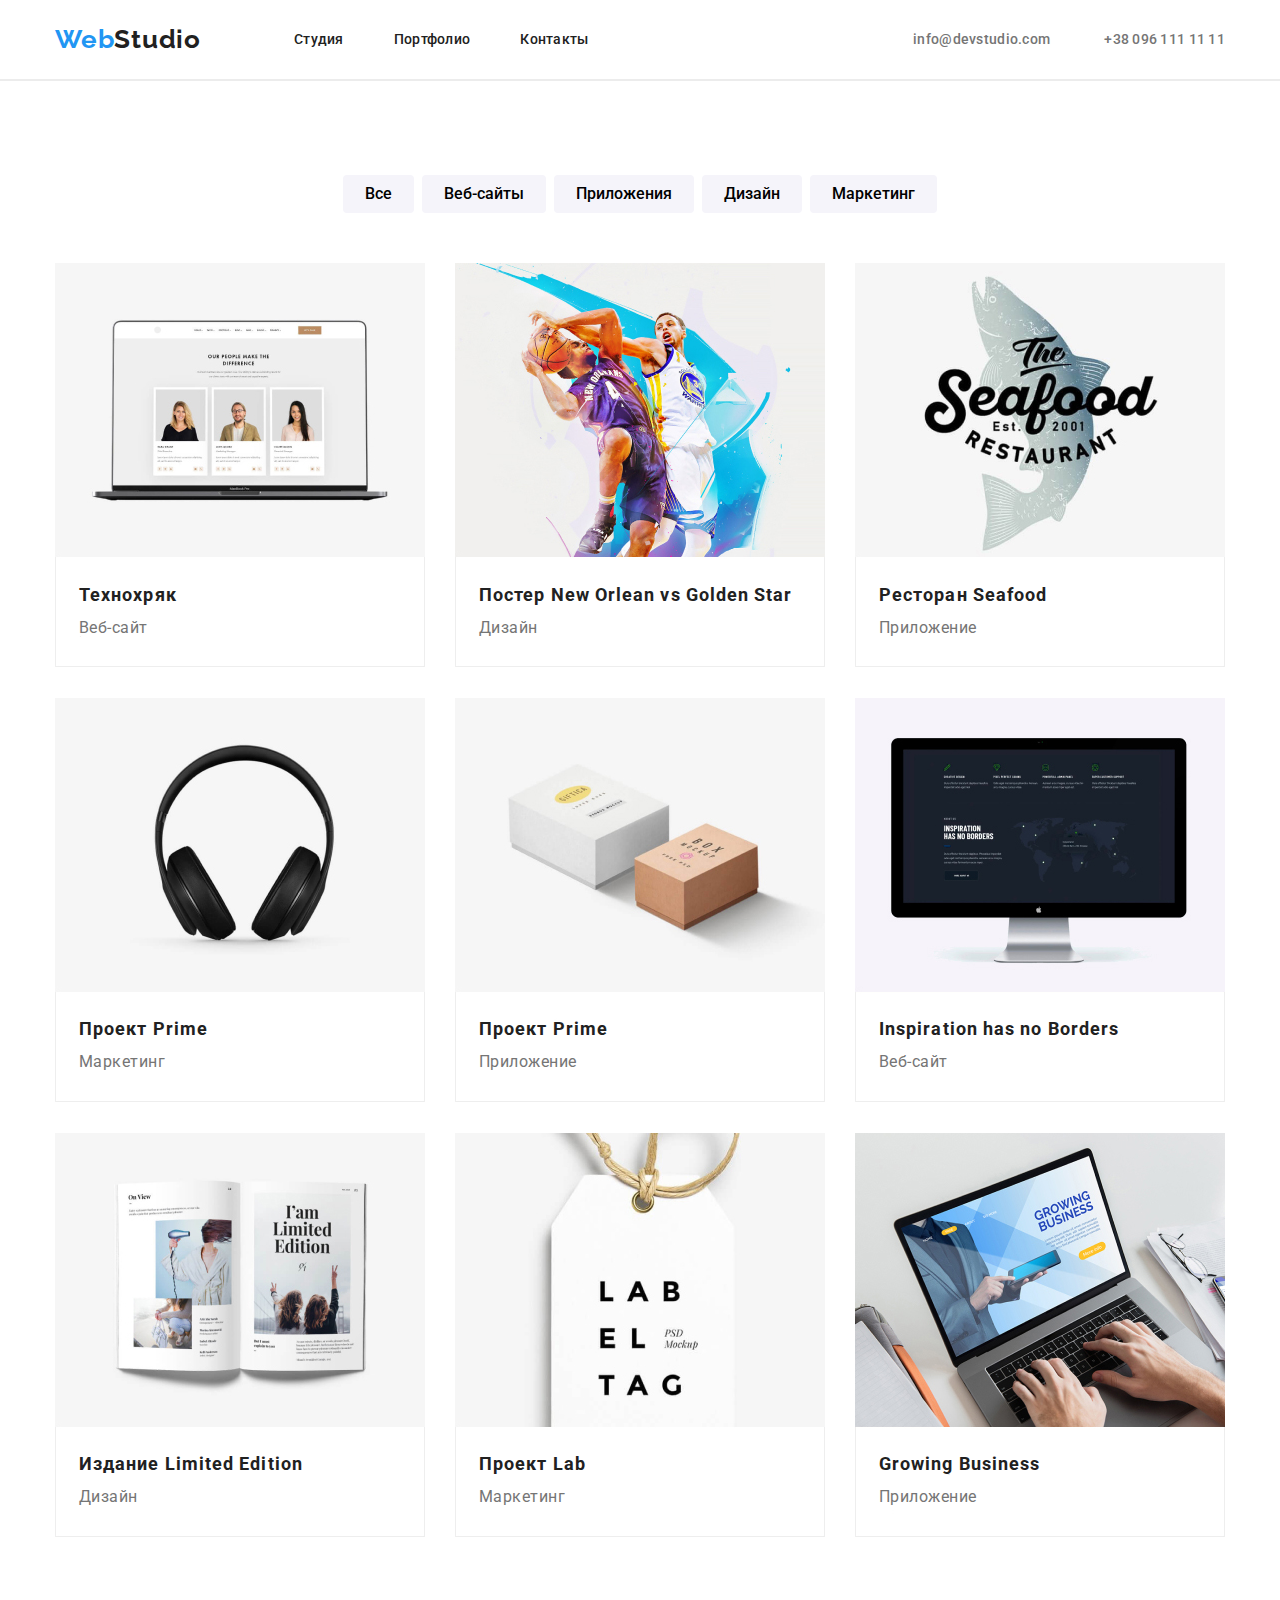
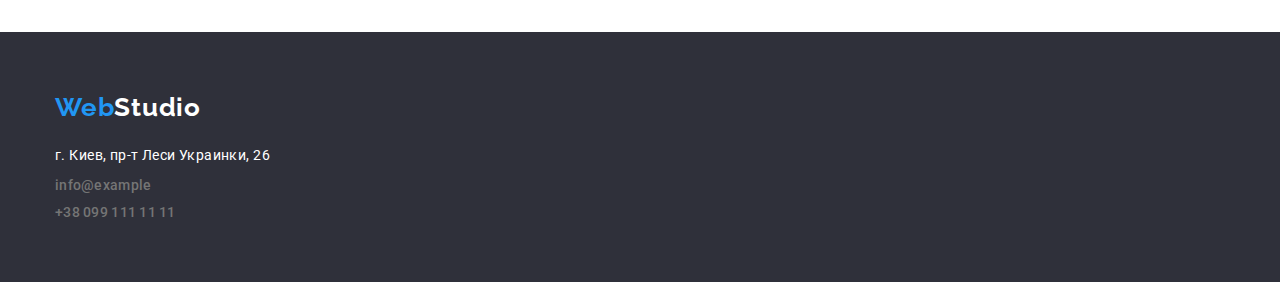
==== portfolio.html @ f4036f7f "initial commit" ====
<!DOCTYPE html>
<html lang="ru">

<head>
  <title>goit-markup-hw-03</title>
  <link href="./css/style.css" rel="stylesheet">
  <link href="./css/modern-normalize.css" rel="stylesheet">
  <link rel="preconnect" href="https://fonts.googleapis.com">
  <link rel="preconnect" href="https://fonts.gstatic.com" crossorigin>
  <link rel="preconnect" href="https://fonts.googleapis.com">
  <link rel="preconnect" href="https://fonts.gstatic.com" crossorigin>
  <link href="https://fonts.googleapis.com/css2?family=Raleway:ital,wght@0,100;0,200;0,300;0,400;0,500;0,600;0,700;0,800;0,900;1,100;1,200;1,300;1,400;1,500;1,600;1,700;1,800;1,900&family=Roboto:ital,wght@0,100;0,300;0,400;0,500;0,700;0,900;1,100;1,300;1,400;1,500;1,700;1,900&display=swap" rel="stylesheet">
</head>

<body>
  <header>
    <div class="container">
        <a class="logo-link" href="./index.html" lang="en">Web<span class="accentlogo">Studio</span></a>
        <nav>
            <ul>
                <li><a href="#" class="link-inline">Студия</a> </li>
                <li><a href="./portfolio.html" class="link-inline a1">Портфолио</a></li>
                <li><a href="#" class="link-inline a2">Контакты</a></li>
            </ul>
        </nav>

        <div class="contact">
          <a href="#" class="link-inline2">info@devstudio.com</a>
          <a href="#" class="link-inline2 a3">+38 096 111 11 11</a>
        </div>
    </div>
</header>
<hr class="line">

  <main>
    <section class="main-section-9">
    <div class="main-section-5">
        <div class="container">
          <ul>
            <li>
              <button type="button" class="button2">Все</button>
            </li>
    
            <li class="li14">
              <button type="button" class="button2">Веб-сайты</button>
            </li>
    
            <li class="li15">
              <button type="button" class="button2">Приложения</button>
            </li>
    
            <li class="li16">
              <button type="button" class="button2">Дизайн</button>
            </li>
    
            <li class="li17">
              <button type="button" class="button2">Маркетинг</button>
            </li>
          </ul> 
        </div>
    </div>

        <div class="main-section-6">
          <div class="container">
              <ul>
                  <li class="li18">
                      <img src="./media/imgtexno.jpg" alt="технохряк" width="370" height="404" />
                      <h3 class="name2">Технохряк</h3>
                      <p class="prof2">Веб-сайт</p>
                  </li>
      
                  <li class="li19">
                      <img src="./media/imgposter.jpg" alt="постер" width="370" height="404" />
                      <h3 class="name2">Постер New Orlean vs Golden Star</h3>
                      <p class="prof2">Дизайн</p>
                  </li>
      
                  <li class="li20">
                      <img src="./media/imgrestoran.jpg" alt="ресторан" width="370" height="404" />
                      <h3 class="name2">Ресторан Seafood</h3>
                      <p class="prof2">Приложение</p>
                  </li>
              </ul>
          </div>
      </div>
      
      <div class="main-section-7">
          <div class="container">
              <ul>
                  <li class="li21">
                      <img src="./media/imgproekt.jpg" alt="проект прайм" width="370" height="404" />
                      <h3 class="name2">Проект Prime</h3>
                      <p class="prof2">Маркетинг</p>
                  </li>
      
                  <li class="li22">
                      <img src="./media/imgproekt2.jpg" alt="проект боксы" width="370" height="404" />
                      <h3 class="name2">Проект Prime</h3>
                      <p class="prof2">Приложение</p>
                  </li>
      
                  <li class="li23">
                      <img src="./media/imgins.jpg" alt="inspiration сайт" width="370" height="404" />
                      <h3 class="name2">Inspiration has no Borders</h3>
                      <p class="prof2">Веб-сайт</p>
                  </li>
              </ul>
          </div>
      </div>
      
      
      <div class="main-section-8">
          <div class="container">
              <ul>
                  <li class="li24">
                      <img src="./media/imgizdanie.jpg" alt="издание" width="370" height="404" />
                      <h3 class="name2">Издание Limited Edition</h3>
                      <p class="prof2">Дизайн</p>
                  </li>
      
                  <li class="li25">
                      <img src="./media/imglab.jpg" alt="lab проект" width="370" height="404" />
                      <h3 class="name2">Проект Lab</h3>
                      <p class="prof2">Маркетинг</p>
                  </li>
      
                  <li class="li26">
                      <img src="./media/imggrow.jpg" alt="grow business" width="370" height="404" />
                      <h3 class="name2">Growing Business</h3>
                      <p class="prof2">Приложение</p>
                  </li>
              </ul>
          </div>
      </div>
    </section>
  </main>

  <footer>
    <div class="container">
        <a class="logo-link" href="./index.html" lang="en">Web<span class="accentlogo2">Studio</span></a>
        <adress>
            <ul>
                <li>
                    <a class="link-inline3" href="https://www.google.com.ua/maps/place/бул.+Леси+Украинки,+26,+Киев,+02000/@50.4265807,30.5361971,17z/data=!3m1!4b1!4m5!3m4!1s0x40d4cf0e033ecbe9:0x57a4dffefec77da0!8m2!3d50.4265807!4d30.5383858">г. Киев, пр-т Леси Украинки, 26 </a>
                </li>

                <li class="li12">
                    <a href="#" class="link-inline2">info@example</a>
                </li>

                <li class="li13">
                    <a href="#" class="link-inline2">+38 099 111 11 11</a>
                </li>
            </ul>
        </adress>
    </div>
</footer>

</body>

</html>
---- css/style.css ----
html, body {
    margin: 0;
    padding: 0;
  }

body {
    color: #212121;
    background-color: #FFFFFF;
    font-family: Roboto;
}

a {
    text-decoration: none;
   }

ul { list-style: none; padding-left: 0; margin: 0; }

h1, h2, h3, h4, h5, h6, p { margin: 0; }

header {
    display: flex;
    background-color: #FFFFFF;
    padding-top: 24px;
    padding-bottom: 24px;
    font-family: Roboto;
}

main {
    font-family: Roboto;
}

.line {
    margin: 0;
    border: 1px solid #ECECEC;
}

header .container {
    display: flex;
    align-items: center;
}

nav {
    display: flex;
}

header ul {
    display: flex;
    margin: 0;
    padding: 0;
}

.a1 , .a2 , .a3{
    margin-left: 50px;
}

.contact {
    margin-left: auto;
}

header .logo-link {
    margin-right: 93px;
}

.container {
    width: 1200px;
    padding-left: 15px;
    padding-right: 15px;
    margin: 0 auto;
}

.main-section-1 {
    display: flex;
    background-color: #2F303A;
    padding-top: 200px;
    padding-bottom: 200px;
}

.main-section-1 h1 {
    text-align: center;
    margin-top: 0;
}

.button-pos {
    display: flex;
    justify-content: center;
    margin-top: 30px;
}

.main-section-2 {
    display: flex;
    background-color: #FFFFFF;
    padding-top: 94px;
    padding-bottom: 94px;
}

.main-section-2 ul {
    display: flex;
    margin: 0;
}

.main-section-2 li {
    width: 270px;
}

.main-section-2 h3{
    margin-bottom: 10px;
}

.li2 , .li3 , .li4 {
    margin-left: 30px;
}

.main-section-3 {
    display: flex;
    background-color: #FFFFFF;
    padding-bottom: 94px;
}

.main-section-3 h2 {
    text-align: center;
}

.main-section-3 ul {
    margin-top: 50px;
    display: flex;
}


.li6 , .li7 {
    margin-left: 30px;
}

.main-section-4 {
    display: flex;
    background-color: #F5F4FA;
    padding-top: 94px;
    padding-bottom: 94px;
}

.main-section-4 h2 {
    margin: 0;
    text-align: center;
}

.main-section-4 ul {
    display: flex;
    margin: 0;
    margin-top: 50px;
}

.li9 , .li10 , .li11{
    margin-left: 30px;
}

.main-section-4 h3 {
    margin: 0;
    text-align: center;
    margin-top: -85px;
}

.main-section-4 p {
    margin: 0;
    text-align: center;
    padding-top: 10px;
    padding-bottom: 30px;
}

.main-section-5 {
    display: flex;
    background-color: #FFFFFF;
    margin-bottom: 50px;
}

.main-section-5 ul {
    display: flex;
    margin-top: 0;
    margin-bottom: 0;
    justify-content: center;
}

.li14 , .li15 , .li16 , .li17 {
    margin-left: 8px;
}

.main-section-6 {
    background-color: #FFFFFF;
    display: flex;
    margin-bottom: 30px;
}

.main-section-6 ul {
    display: flex;
}

.li19 , .li20 , .li22 , .li23 , .li25 , .li26{
    margin-left: 30px
}

.main-section-7 {
    background-color: #FFFFFF;
    display: flex;
    margin-bottom: 30px;
}

.main-section-7 ul {
    display: flex;
}

.main-section-8 {
    background-color: #FFFFFF;
    display: flex;
}

.main-section-8 ul {
    display: flex;
}

.main-section-6 li {
    margin-bottom: 25px;
}

.main-section-7 li {
    margin-bottom: 25px;
}

.main-section-8 li {
    margin-bottom: 25px;
}

.main-section-9 {
    padding-top: 94px;
    padding-bottom: 94px;
}

.main-section-9 h3{
    margin: 0;
    width: 353px;
    margin-top: -95px;
    padding-left: 24px;
    padding-right: 0px;
}

.main-section-9 p {
    margin: 0;
    width: 322px;
    padding-left: 24px;
}

footer {
    display: flex;
    background-color: #2F303A;
    margin: 0;
    padding-top: 60px;
    padding-bottom: 60px;
    font-family: Roboto;
}

footer ul {
    margin-top: 20px;
}

.li12 , .li13 {
    margin-top: 9px;
}

.logo-link {
    font-family: Raleway;
font-style: normal;
font-weight: bold;
font-size: 26px;
line-height: 1.2;
letter-spacing: 0.03em;
color: #2196F3;
}

.accentlogo {
    font-family: Raleway;
font-style: normal;
font-weight: bold;
font-size: 26px;
line-height: 1.2;
letter-spacing: 0.03em;

color: #212121;
}

.accentlogo2 {
    font-family: Raleway;
font-style: normal;
font-weight: bold;
font-size: 26px;
line-height: 1.2;
letter-spacing: 0.03em;
color: #FFFFFF;
}

.link-inline {
font-style: normal;
font-weight: 500;
font-size: 14px;
line-height: 1.1;
letter-spacing: 0.02em;
color: #212121;
}

.link-inline2 {
font-style: normal;
font-weight: 500;
font-size: 14px;
line-height: 1.1;
letter-spacing: 0.02em;
color: #757575;
}

.link-inline3 {
font-family: Roboto;
font-style: normal;
font-weight: 400;
font-size: 14px;
line-height: 24px;
letter-spacing: 0.03em;
color: #FFFFFF;
}

.link-inline4 {
font-family: Roboto;
font-style: normal;
font-weight: 400;
font-size: 14px;
line-height: 24px;
letter-spacing: 0.03em;
color: rgba(255, 255, 255, 0.6);
}

.link-inline:hover,
.link-inline:focus {
    color: #2196F3;
}

.link-inline2:hover,
.link-inline2:focus {
    color: #2196F3;
}

.link-inline3:hover,
.link-inline3:focus {
    color: #2196F3;
}

.main-logo {
font-style: normal;
font-weight: 900;
font-size: 44px;
line-height: 1.4;
letter-spacing: 0.06em;
text-transform: uppercase;
text-align: left;
color: #FFFFFF;
}

.button1 {
    font-family: Roboto;
color: #FFFFFF;
font-style: normal;
font-weight: bold;
font-size: 16px;
line-height: 1.9;
cursor: pointer;
background: #2196F3;
box-shadow: 0px 4px 4px rgba(0, 0, 0, 0.15);
border-radius: 4px;
width: 200px;
height: 50px;
border: 0;
}

.button2 {
    font-family: Roboto;
font-style: normal;
font-weight: 500;
font-size: 16px;
line-height: 1.6;
cursor: pointer;
background: #F5F4FA;
border-radius: 4px;
height: 38px;
border: 0;

padding-left: 22px;
padding-right: 22px;
}

.button2:hover,
.button2:focus {
    background: #2196F3;
}

.main-zag {
font-style: normal;
font-weight: bold;
font-size: 14px;
line-height: 1.1;
letter-spacing: 0.03em;
text-transform: uppercase;
color: #212121;
}

.main-par {
font-style: normal;
font-weight: normal;
font-size: 14px;
line-height: 1.7;
letter-spacing: 0.03em;
color: #757575;
}

.main-zag-2 {
font-style: normal;
font-weight: bold;
font-size: 36px;
line-height: 1.2;
text-align: left;
letter-spacing: 0.03em;
color: #212121;
}

.name {
font-style: normal;
font-weight: 500;
font-size: 16px;
line-height: 1.2;
text-align: left;
letter-spacing: 0.03em;
color: #212121;
}

.prof {
font-style: normal;
font-weight: normal;
font-size: 16px;
line-height: 1.2;
text-align: left;
letter-spacing: 0.03em;
color: #757575;
}

.name2 {
font-style: normal;
font-weight: bold;
font-size: 18px;
line-height: 2;
letter-spacing: 0.06em;
color: #212121; 
}

.prof2 {
font-style: normal;
font-weight: normal;
font-size: 16px;
line-height: 1.9;
letter-spacing: 0.03em;
color: #757575;
}
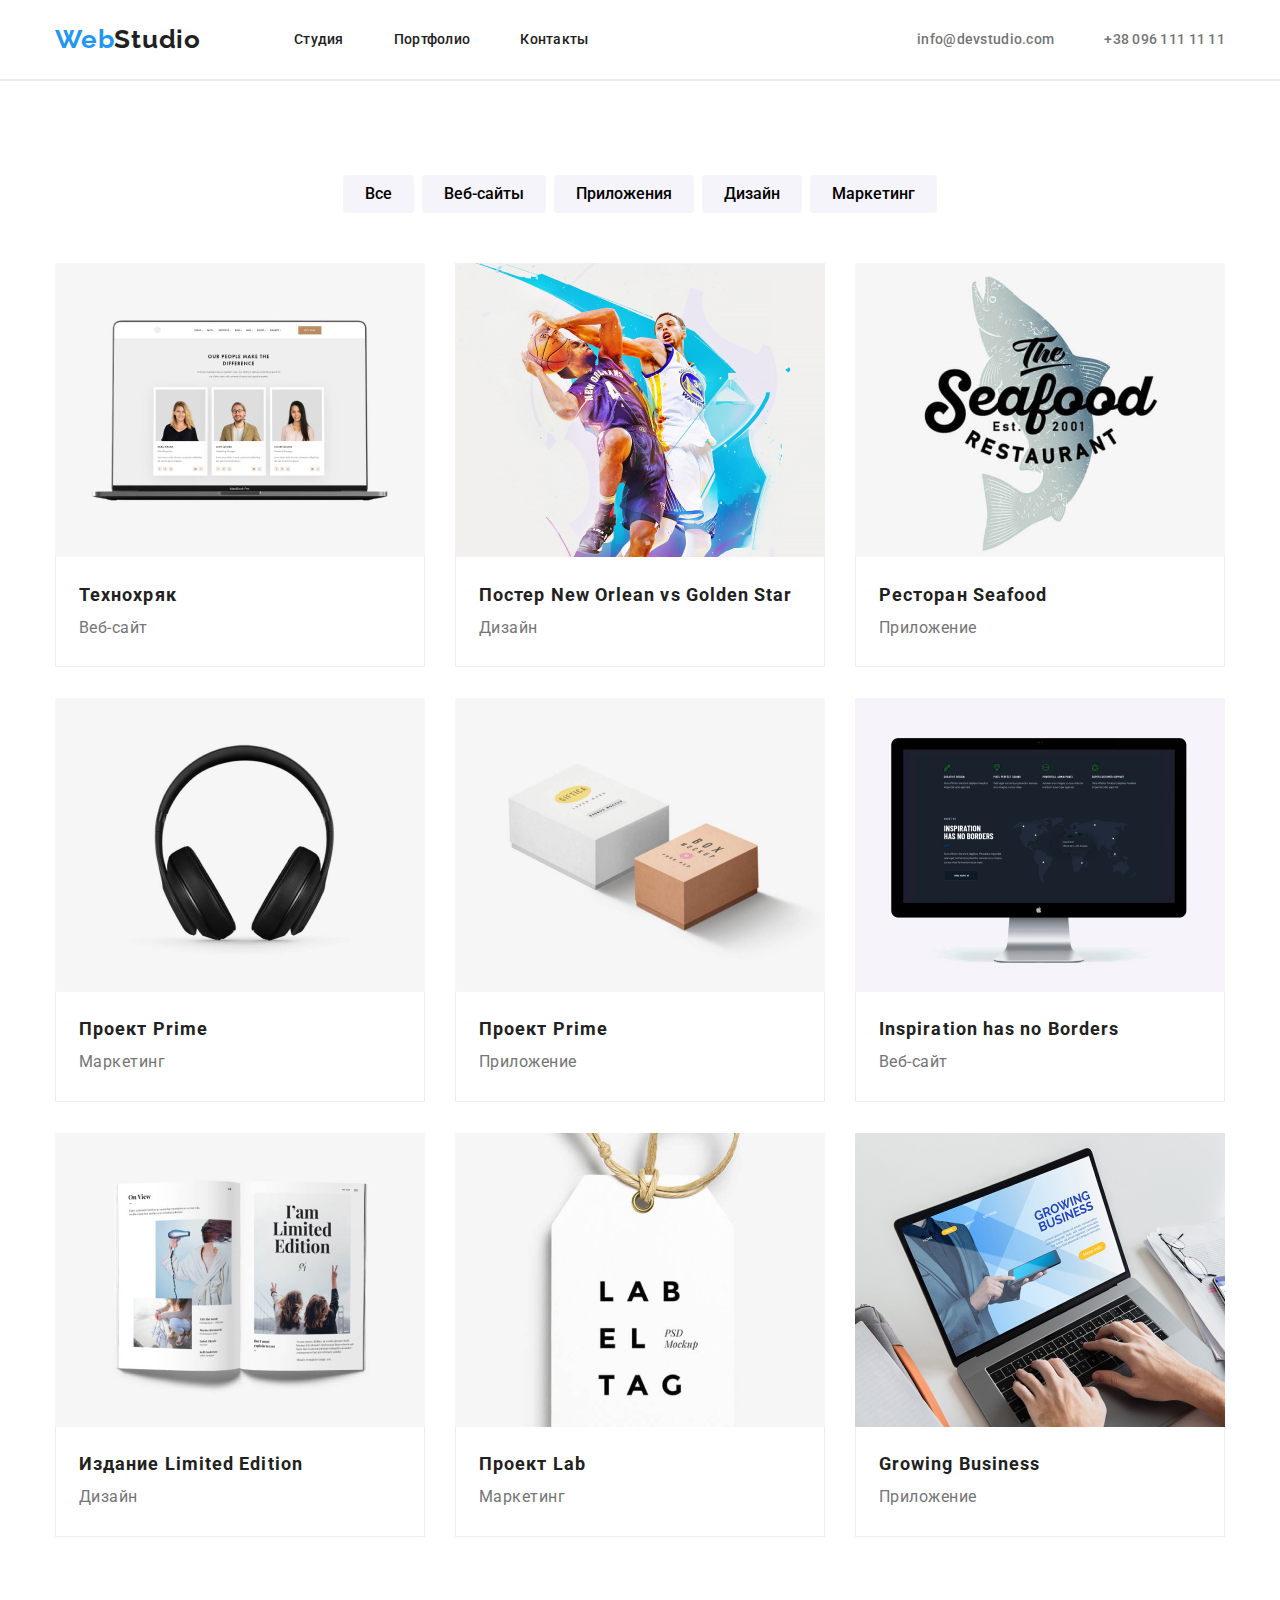
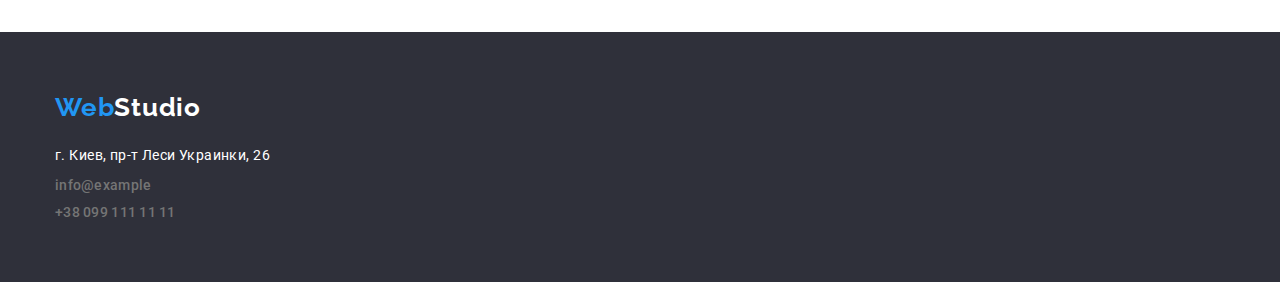
==== commit 216e1f23: "initial commit" ====
--- a/portfolio.html
+++ b/portfolio.html
@@ -2,7 +2,7 @@
 <html lang="ru">
 
 <head>
-  <title>goit-markup-hw-03</title>
+  <title>goit-markup-hw-04</title>
   <link href="./css/style.css" rel="stylesheet">
   <link href="./css/modern-normalize.css" rel="stylesheet">
   <link rel="preconnect" href="https://fonts.googleapis.com">
@@ -64,19 +64,19 @@
           <div class="container">
               <ul>
                   <li class="li18">
-                      <img src="./media/imgtexno.jpg" alt="технохряк" width="370" height="404" />
+                      <img src="./images/imgtexno.jpg" alt="технохряк" width="370" height="404" />
                       <h3 class="name2">Технохряк</h3>
                       <p class="prof2">Веб-сайт</p>
                   </li>
       
                   <li class="li19">
-                      <img src="./media/imgposter.jpg" alt="постер" width="370" height="404" />
+                      <img src="./images/imgposter.jpg" alt="постер" width="370" height="404" />
                       <h3 class="name2">Постер New Orlean vs Golden Star</h3>
                       <p class="prof2">Дизайн</p>
                   </li>
       
                   <li class="li20">
-                      <img src="./media/imgrestoran.jpg" alt="ресторан" width="370" height="404" />
+                      <img src="./images/imgrestoran.jpg" alt="ресторан" width="370" height="404" />
                       <h3 class="name2">Ресторан Seafood</h3>
                       <p class="prof2">Приложение</p>
                   </li>
@@ -88,19 +88,19 @@
           <div class="container">
               <ul>
                   <li class="li21">
-                      <img src="./media/imgproekt.jpg" alt="проект прайм" width="370" height="404" />
+                      <img src="./images/imgproekt.jpg" alt="проект прайм" width="370" height="404" />
                       <h3 class="name2">Проект Prime</h3>
                       <p class="prof2">Маркетинг</p>
                   </li>
       
                   <li class="li22">
-                      <img src="./media/imgproekt2.jpg" alt="проект боксы" width="370" height="404" />
+                      <img src="./images/imgproekt2.jpg" alt="проект боксы" width="370" height="404" />
                       <h3 class="name2">Проект Prime</h3>
                       <p class="prof2">Приложение</p>
                   </li>
       
                   <li class="li23">
-                      <img src="./media/imgins.jpg" alt="inspiration сайт" width="370" height="404" />
+                      <img src="./images/imgins.jpg" alt="inspiration сайт" width="370" height="404" />
                       <h3 class="name2">Inspiration has no Borders</h3>
                       <p class="prof2">Веб-сайт</p>
                   </li>
@@ -113,19 +113,19 @@
           <div class="container">
               <ul>
                   <li class="li24">
-                      <img src="./media/imgizdanie.jpg" alt="издание" width="370" height="404" />
+                      <img src="./images/imgizdanie.jpg" alt="издание" width="370" height="404" />
                       <h3 class="name2">Издание Limited Edition</h3>
                       <p class="prof2">Дизайн</p>
                   </li>
       
                   <li class="li25">
-                      <img src="./media/imglab.jpg" alt="lab проект" width="370" height="404" />
+                      <img src="./images/imglab.jpg" alt="lab проект" width="370" height="404" />
                       <h3 class="name2">Проект Lab</h3>
                       <p class="prof2">Маркетинг</p>
                   </li>
       
                   <li class="li26">
-                      <img src="./media/imggrow.jpg" alt="grow business" width="370" height="404" />
+                      <img src="./images/imggrow.jpg" alt="grow business" width="370" height="404" />
                       <h3 class="name2">Growing Business</h3>
                       <p class="prof2">Приложение</p>
                   </li>
--- a/css/style.css
+++ b/css/style.css
@@ -17,6 +17,7 @@
 
 h1, h2, h3, h4, h5, h6, p { margin: 0; }
 
+
 header {
     display: flex;
     background-color: #FFFFFF;
@@ -54,7 +55,24 @@
 }
 
 .contact {
+    display: flex;
+    align-items: center;
     margin-left: auto;
+}
+
+.contact-icon-1 {
+    width: 16px;
+    height: 12px;
+}
+
+.contact-icon-2 {
+    width: 10px;
+    height: 16px;
+}
+
+.contact a {
+    display: flex;
+    align-items: center;
 }
 
 header .logo-link {
@@ -68,12 +86,81 @@
     margin: 0 auto;
 }
 
+.container-2 {
+    display: flex;
+    margin-bottom: 30px;
+}
+
+.container-2 div {
+    flex-direction: column;
+    columns: 4;
+}
+
+.container-sect-1 {
+    width: 270px;
+    height: 120px;
+    background: #F5F4FA;
+    border-radius: 4px;
+
+    display: inline-flex;
+    justify-content: center;
+    align-items: center;
+}
+
+.container-sect-2 {
+    width: 270px;
+    height: 120px;
+    background: #F5F4FA;
+    border-radius: 4px;
+    margin-left: 30px;
+
+    display: inline-flex;
+    justify-content: center;
+    align-items: center;
+}
+
+.container-sect-3 {
+    width: 270px;
+    height: 120px;
+    background: #F5F4FA;
+    border-radius: 4px;
+    margin-left: 30px;
+
+    display: inline-flex;
+    justify-content: center;
+    align-items: center;
+}
+
+.container-sect-4 {
+    width: 270px;
+    height: 120px;
+    background: #F5F4FA;
+    border-radius: 4px;
+    margin-left: 30px;
+
+    display: inline-flex;
+    justify-content: center;
+    align-items: center;
+}
+
+.container2-svg {
+    width: 70px;
+    height: 70px;
+}
+
 .main-section-1 {
     display: flex;
     background-color: #2F303A;
     padding-top: 200px;
     padding-bottom: 200px;
-}
+
+    background-image: linear-gradient(rgba(47, 48, 58, 0.4), rgba(47, 48, 58, 0.4)), url(https://i.ibb.co/mz9Yhfp/bg-1-sect.jpg);
+    background-repeat: no-repeat;
+    background-position: center;
+    background-size: cover;
+    max-width: 1600px;
+    margin: 0 auto;
+}   
 
 .main-section-1 h1 {
     text-align: center;
@@ -152,17 +239,15 @@
     margin-left: 30px;
 }
 
-.main-section-4 h3 {
-    margin: 0;
+.name-prof {
+    display: flex;
+    flex-direction: column;
+    columns: 2;
     text-align: center;
-    margin-top: -85px;
-}
-
-.main-section-4 p {
-    margin: 0;
-    text-align: center;
-    padding-top: 10px;
-    padding-bottom: 30px;
+    align-items: center;
+
+    margin-top: -145px;
+    margin-bottom: 90px;
 }
 
 .main-section-5 {
@@ -245,6 +330,25 @@
     width: 322px;
     padding-left: 24px;
 }
+
+.main-section-10 {
+    padding-top: 94px;
+    padding-bottom: 94px;
+}
+
+.main-section-10 h2 {
+    text-align: center;
+    margin-bottom: 50px;
+}
+
+svg, rect, mask, circle{
+    margin: 0;
+    padding: 0;
+}
+
+.svg1 , .svg2 , .svg3 , .svg4 , .svg5 {
+
+} 
 
 footer {
     display: flex;
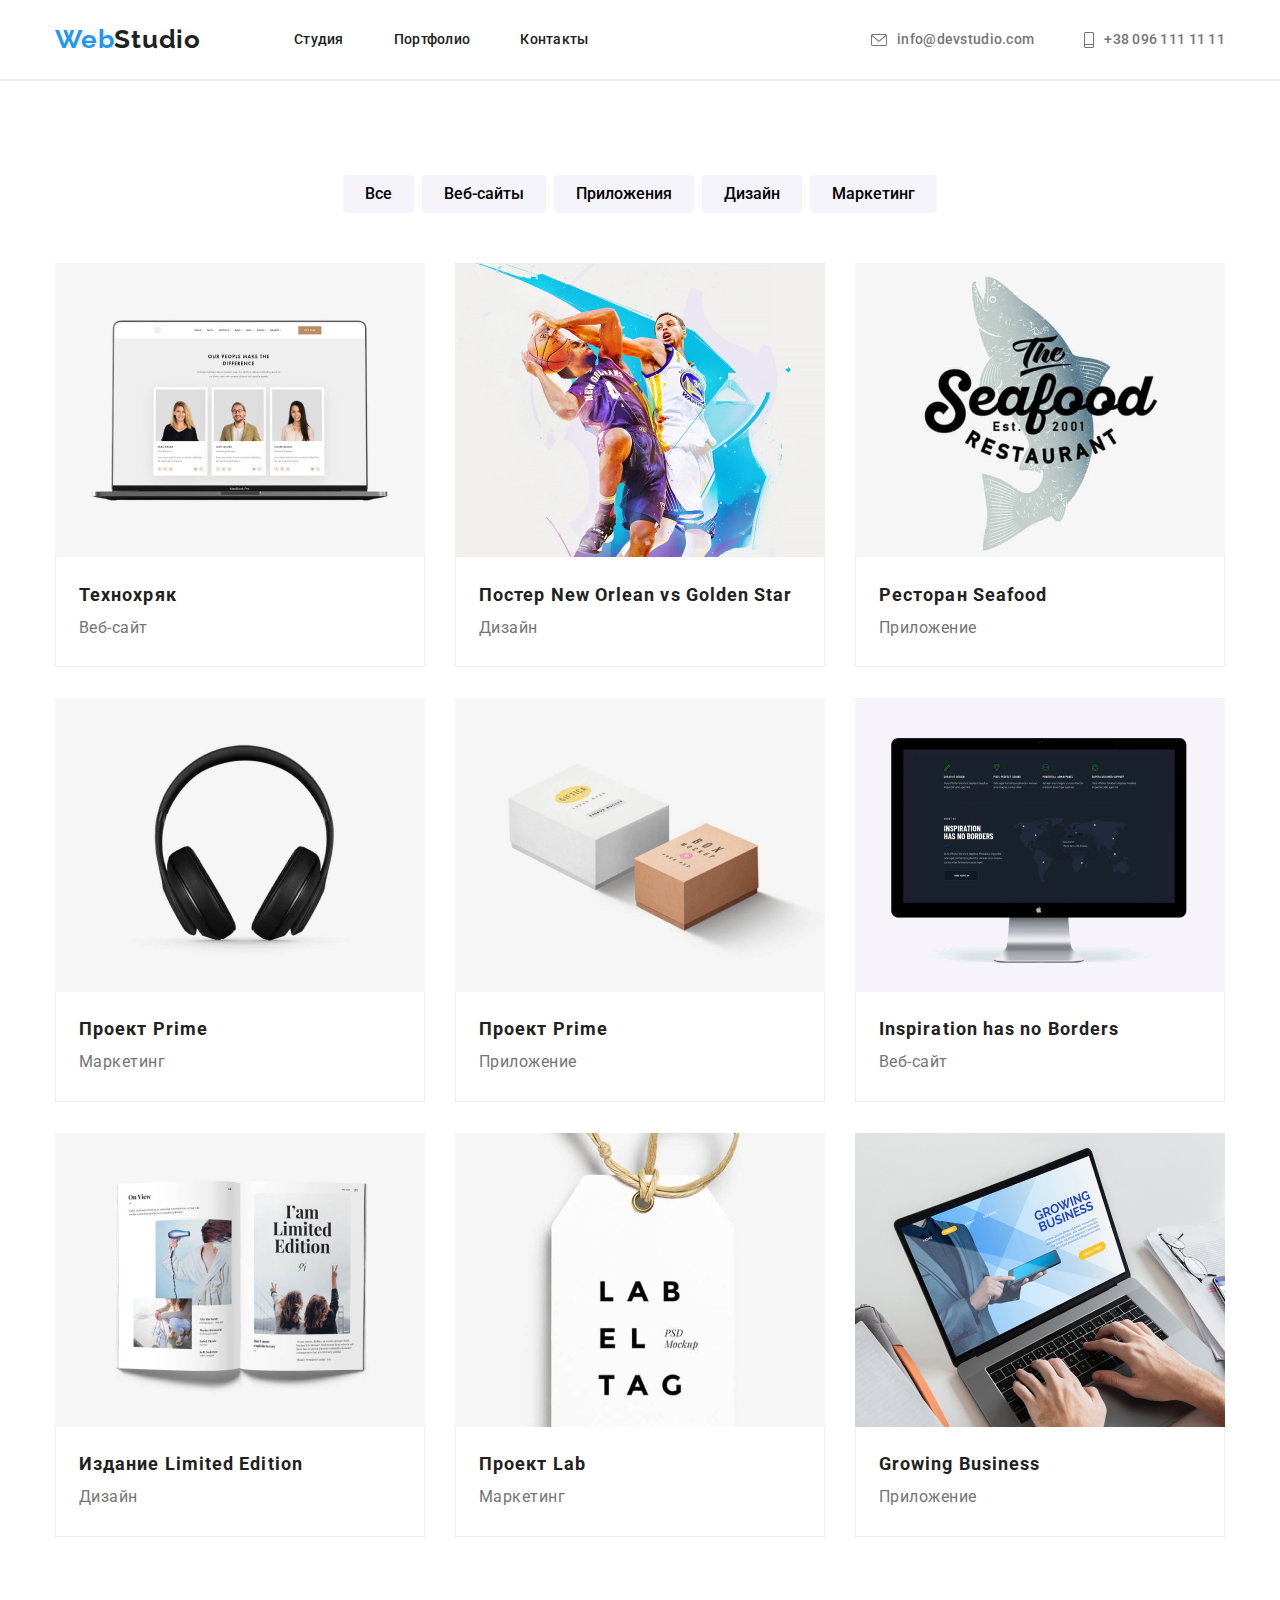
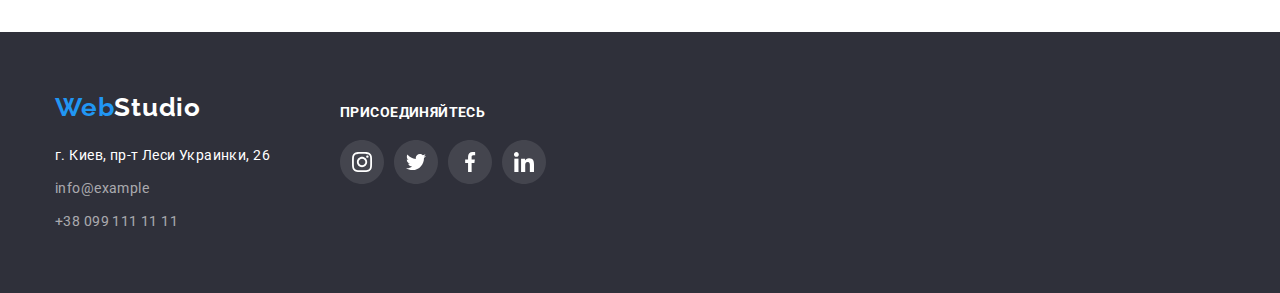
==== commit 419acdc0: "initial commit" ====
--- a/portfolio.html
+++ b/portfolio.html
@@ -13,23 +13,29 @@
 </head>
 
 <body>
-  <header>
-    <div class="container">
-        <a class="logo-link" href="./index.html" lang="en">Web<span class="accentlogo">Studio</span></a>
-        <nav>
-            <ul>
-                <li><a href="#" class="link-inline">Студия</a> </li>
-                <li><a href="./portfolio.html" class="link-inline a1">Портфолио</a></li>
-                <li><a href="#" class="link-inline a2">Контакты</a></li>
-            </ul>
-        </nav>
-
-        <div class="contact">
-          <a href="#" class="link-inline2">info@devstudio.com</a>
-          <a href="#" class="link-inline2 a3">+38 096 111 11 11</a>
-        </div>
-    </div>
-</header>
+    <header>
+        <div class="container">
+            <a class="logo-link" href="./index.html" lang="en">Web<span class="accentlogo">Studio</span></a>
+            <nav>
+                <ul>
+                    <li><a href="#" class="link-inline">Студия</a> </li>
+                    <li><a href="./portfolio.html" class="link-inline a1">Портфолио</a></li>
+                    <li><a href="#" class="link-inline a2">Контакты</a></li>
+                </ul>
+            </nav>
+
+            <div class="contact">
+                <a href="#" class="link-inline2">
+                    <svg class="contact-icon-1">
+                        <use href="./images/icons.svg#icon-envelope"></use>
+                    </svg>info@devstudio.com</a>
+                <a href="#" class="link-inline2 a3">
+                    <svg class="contact-icon-2">
+                        <use href="./images/icons.svg#icon-Vector"></use>
+                    </svg>+38 096 111 11 11</a>
+            </div>
+        </div>
+    </header>
 <hr class="line">
 
   <main>
@@ -137,7 +143,8 @@
 
   <footer>
     <div class="container">
-        <a class="logo-link" href="./index.html" lang="en">Web<span class="accentlogo2">Studio</span></a>
+        <div class="footer-info">
+            <a class="logo-link" href="./index.html" lang="en">Web<span class="accentlogo2">Studio</span></a>
         <adress>
             <ul>
                 <li>
@@ -145,14 +152,54 @@
                 </li>
 
                 <li class="li12">
-                    <a href="#" class="link-inline2">info@example</a>
+                    <a href="#" class="link-inline4">info@example</a>
                 </li>
 
                 <li class="li13">
-                    <a href="#" class="link-inline2">+38 099 111 11 11</a>
+                    <a href="#" class="link-inline4">+38 099 111 11 11</a>
                 </li>
             </ul>
         </adress>
+        </div>
+
+        <div class="footer-social-links">
+            <h3>Присоединяйтесь</h3>
+
+            <ul>
+                <li>
+                    <a href="https://www.instagram.com/">
+                        <svg class="footer-svg">
+                            <use href = "images/icons.svg#icon-Ellipse-3"></use>
+                        </svg>
+                    </a>
+                </li>
+
+                <li>
+                    <a href="https://twitter.com/?lang=ru">
+                        <svg class="footer-svg svg6">
+                            <use href = "images/icons.svg#icon-Ellipse-2"></use>
+                        </svg>
+                    </a>
+                </li>
+
+                <li>
+                    <a href="https://www.facebook.com/">
+                        <svg class="footer-svg svg7">
+                            <use href = "images/icons.svg#icon-Ellipse-1"></use>
+                        </svg>
+                    </a>
+                </li>
+
+                <li>
+                    <a href="https://www.linkedin.com/">
+                        <svg class="footer-svg svg8">
+                            <use href = "images/icons.svg#icon-Ellipse"></use>
+                        </svg>
+                    </a>
+                </li>
+            </ul>
+        </div>
+
     </div>
 </footer>
 
--- a/css/style.css
+++ b/css/style.css
@@ -58,6 +58,10 @@
     display: flex;
     align-items: center;
     margin-left: auto;
+}
+
+.contact svg {
+    margin-right: 10px;
 }
 
 .contact-icon-1 {
@@ -221,7 +225,7 @@
     display: flex;
     background-color: #F5F4FA;
     padding-top: 94px;
-    padding-bottom: 94px;
+    padding-bottom: 124px;
 }
 
 .main-section-4 h2 {
@@ -247,7 +251,25 @@
     align-items: center;
 
     margin-top: -145px;
-    margin-bottom: 90px;
+    margin-bottom: 16px;
+}
+
+.command-icon {
+    width: 44px;
+    height: 44px;
+    margin-top: -145px;
+
+    cursor: pointer;
+}
+
+.svg9 {
+    margin-left: 32px;
+}
+
+
+
+.svg10 , .svg11 , .svg12 {
+    margin-left: 10px;
 }
 
 .main-section-5 {
@@ -341,14 +363,24 @@
     margin-bottom: 50px;
 }
 
-svg, rect, mask, circle{
-    margin: 0;
-    padding: 0;
-}
+.client-section {
+    display: flex;
+}
+
+
+.clients {
+    width: 170px;
+    height: 92px;
+    border: 1px solid #AFB1B8;
+    border-radius: 4px;
+
+    cursor: pointer;
+}
+
 
 .svg1 , .svg2 , .svg3 , .svg4 , .svg5 {
-
-} 
+    margin-left: 30px;
+}
 
 footer {
     display: flex;
@@ -359,12 +391,51 @@
     font-family: Roboto;
 }
 
+.footer-info {
+    float: left;
+    display: block;
+}
+
 footer ul {
     margin-top: 20px;
 }
 
 .li12 , .li13 {
     margin-top: 9px;
+}
+
+footer h3 {
+    font-family: Roboto;
+    font-style: normal;
+    font-weight: 700;
+    font-size: 14px;
+    line-height: 16px;
+    letter-spacing: 0.03em;
+    text-transform: uppercase;
+    color: #FFFFFF;
+    margin-bottom: 20px;
+}
+
+.footer-svg {
+    width: 44px;
+    height: 44px;
+
+    cursor: pointer;
+}
+
+.svg6 , .svg7 , .svg8 {
+    margin-left: 10px;
+}
+
+.footer-social-links {
+    display: block;
+    float: left;
+    margin-left: 70px;
+    padding-top: 12px;
+}
+
+.footer-social-links ul{
+    display: flex;
 }
 
 .logo-link {
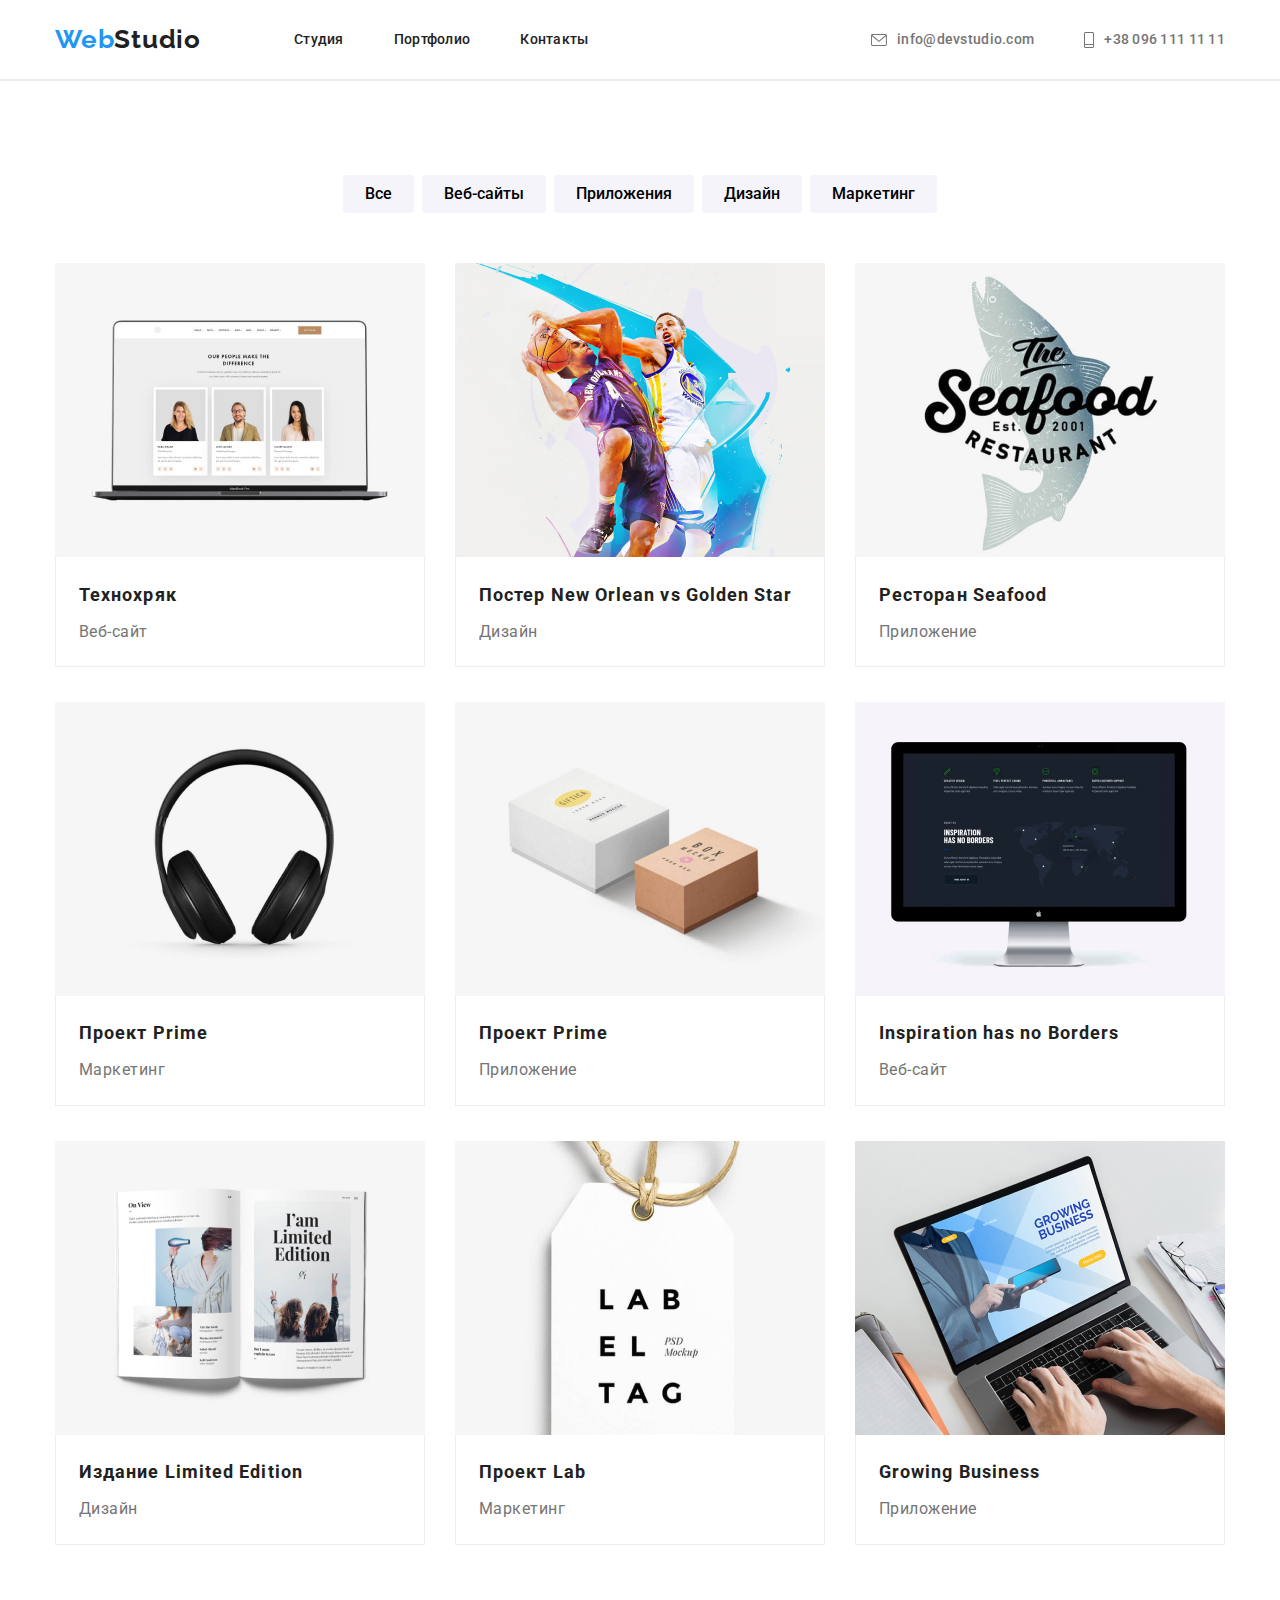
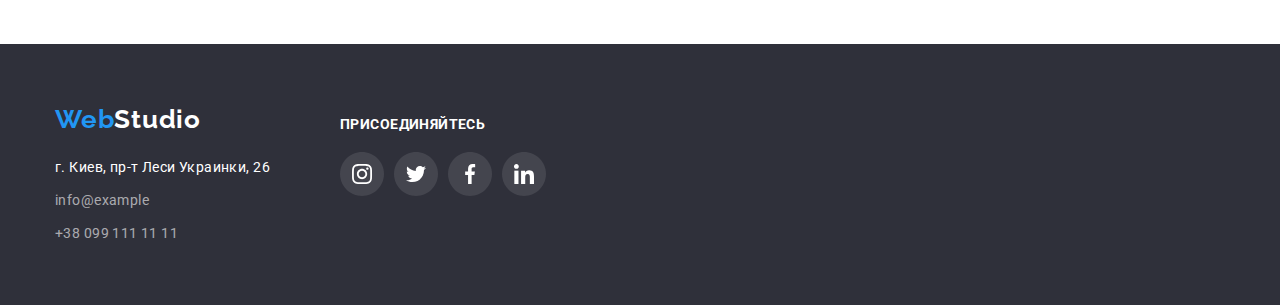
==== commit 6c2d4723: "initial commit" ====
--- a/portfolio.html
+++ b/portfolio.html
@@ -71,20 +71,26 @@
               <ul>
                   <li class="li18">
                       <img src="./images/imgtexno.jpg" alt="технохряк" width="370" height="404" />
-                      <h3 class="name2">Технохряк</h3>
-                      <p class="prof2">Веб-сайт</p>
+                      <div class="name-project">
+                        <h3 class="name2">Технохряк</h3>
+                        <p class="prof2">Веб-сайт</p>
+                      </div>
                   </li>
       
                   <li class="li19">
                       <img src="./images/imgposter.jpg" alt="постер" width="370" height="404" />
-                      <h3 class="name2">Постер New Orlean vs Golden Star</h3>
-                      <p class="prof2">Дизайн</p>
+                      <div class="name-project">
+                        <h3 class="name2">Постер New Orlean vs Golden Star</h3>
+                        <p class="prof2">Дизайн</p>
+                      </div>
                   </li>
       
                   <li class="li20">
                       <img src="./images/imgrestoran.jpg" alt="ресторан" width="370" height="404" />
-                      <h3 class="name2">Ресторан Seafood</h3>
-                      <p class="prof2">Приложение</p>
+                      <div class="name-project">
+                        <h3 class="name2">Ресторан Seafood</h3>
+                        <p class="prof2">Приложение</p>
+                      </div>
                   </li>
               </ul>
           </div>
@@ -95,20 +101,26 @@
               <ul>
                   <li class="li21">
                       <img src="./images/imgproekt.jpg" alt="проект прайм" width="370" height="404" />
-                      <h3 class="name2">Проект Prime</h3>
-                      <p class="prof2">Маркетинг</p>
+                      <div class="name-project">
+                        <h3 class="name2">Проект Prime</h3>
+                        <p class="prof2">Маркетинг</p>
+                      </div>
                   </li>
       
                   <li class="li22">
                       <img src="./images/imgproekt2.jpg" alt="проект боксы" width="370" height="404" />
-                      <h3 class="name2">Проект Prime</h3>
-                      <p class="prof2">Приложение</p>
+                      <div class="name-project">
+                        <h3 class="name2">Проект Prime</h3>
+                        <p class="prof2">Приложение</p>  
+                      </div>
                   </li>
       
                   <li class="li23">
                       <img src="./images/imgins.jpg" alt="inspiration сайт" width="370" height="404" />
-                      <h3 class="name2">Inspiration has no Borders</h3>
-                      <p class="prof2">Веб-сайт</p>
+                      <div class="name-project">
+                        <h3 class="name2">Inspiration has no Borders</h3>
+                        <p class="prof2">Веб-сайт</p>
+                      </div>
                   </li>
               </ul>
           </div>
@@ -120,20 +132,26 @@
               <ul>
                   <li class="li24">
                       <img src="./images/imgizdanie.jpg" alt="издание" width="370" height="404" />
-                      <h3 class="name2">Издание Limited Edition</h3>
-                      <p class="prof2">Дизайн</p>
+                      <div class="name-project">
+                        <h3 class="name2">Издание Limited Edition</h3>
+                        <p class="prof2">Дизайн</p>
+                      </div>
                   </li>
       
                   <li class="li25">
                       <img src="./images/imglab.jpg" alt="lab проект" width="370" height="404" />
-                      <h3 class="name2">Проект Lab</h3>
-                      <p class="prof2">Маркетинг</p>
+                      <div class="name-project">
+                        <h3 class="name2">Проект Lab</h3>
+                        <p class="prof2">Маркетинг</p>
+                      </div>
                   </li>
       
                   <li class="li26">
                       <img src="./images/imggrow.jpg" alt="grow business" width="370" height="404" />
-                      <h3 class="name2">Growing Business</h3>
-                      <p class="prof2">Приложение</p>
+                      <div class="name-project">
+                        <h3 class="name2">Growing Business</h3>
+                        <p class="prof2">Приложение</p>
+                      </div>
                   </li>
               </ul>
           </div>
--- a/css/style.css
+++ b/css/style.css
@@ -72,6 +72,10 @@
 .contact-icon-2 {
     width: 10px;
     height: 16px;
+}
+
+.contact-icon-1:hover {
+    fill: #2196F3;
 }
 
 .contact a {
@@ -254,6 +258,10 @@
     margin-bottom: 16px;
 }
 
+.name-prof h3 {
+    margin-bottom: 10px;
+}
+
 .command-icon {
     width: 44px;
     height: 44px;
@@ -339,7 +347,7 @@
     padding-bottom: 94px;
 }
 
-.main-section-9 h3{
+.name-project {
     margin: 0;
     width: 353px;
     margin-top: -95px;
@@ -347,10 +355,8 @@
     padding-right: 0px;
 }
 
-.main-section-9 p {
-    margin: 0;
-    width: 322px;
-    padding-left: 24px;
+.name-project p {
+    margin-top: 4px;
 }
 
 .main-section-10 {
